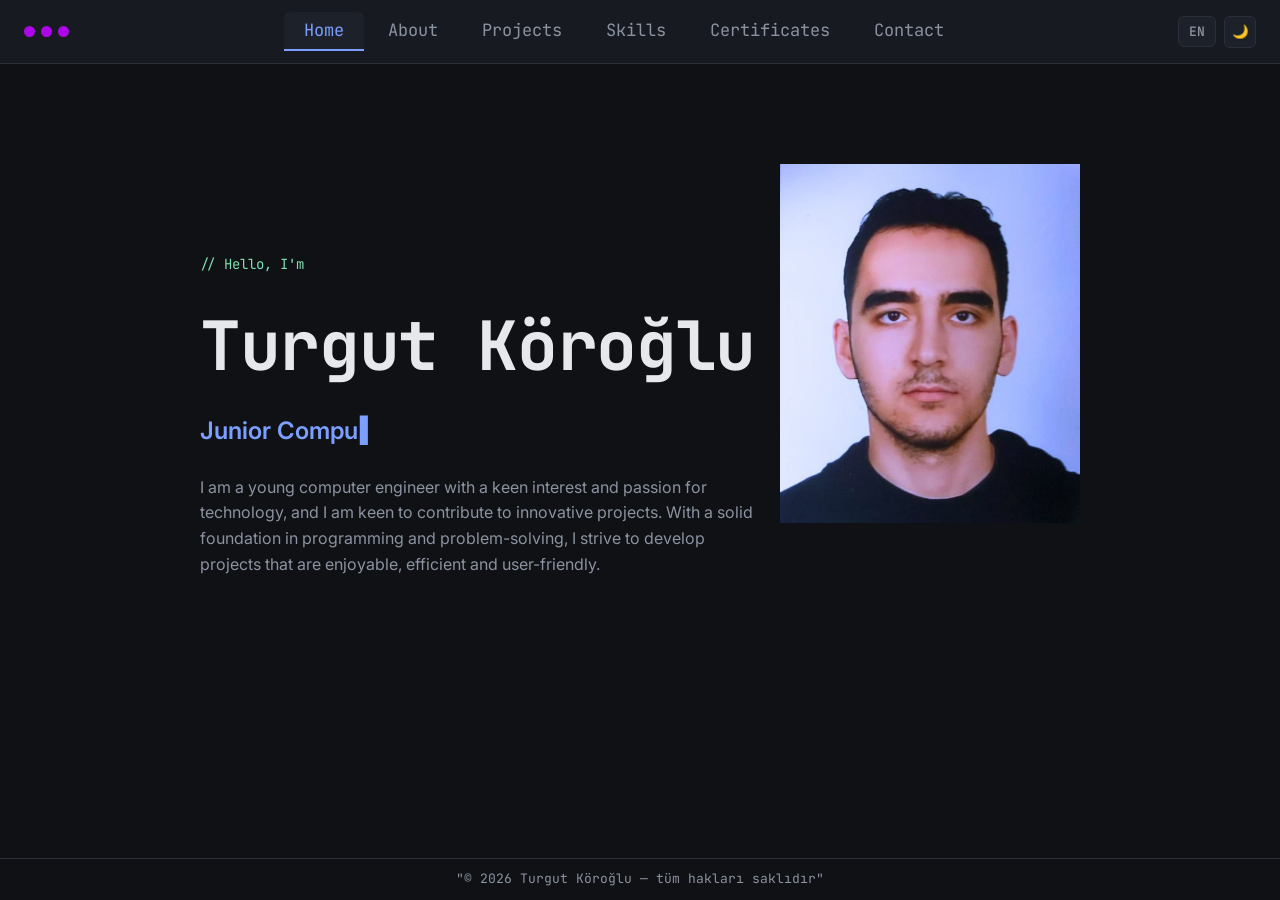
==== pages/index.html @ d132612b "7 temmuz theme ve diller eklendi ve birkaç düzenleme yapıldı" ====
<!DOCTYPE html>
<html lang="tr">
<head>
  <meta charset="UTF-8">
  <meta name="viewport" content="width=device-width, initial-scale=1.0">
  <title>Turgut Köroğlu — Junior Computer Engineer</title>
  <meta name="description" content="Turgut Köroğlu'nun kişisel portfolyo sitesi. Kişisel projeleri, yetenekler ve iletişim.">
  <link rel="preconnect" href="https://fonts.googleapis.com">
  <link href="https://fonts.googleapis.com/css2?family=JetBrains+Mono:wght@400;500;600;700&family=Inter:wght@400;500;600;700;800&display=swap" rel="stylesheet">
  <link rel="stylesheet" href="/style.css">
</head>
<body>

  <!-- Üst bar: sekme (tab) görünümlü navigasyon -->
  <header class="tabbar">
    <div class="tabbar__dots">
      <span></span><span></span><span></span>
    </div>
    <nav class="tabnav" aria-label="main navigation">
      <a href="#hero" class="tab tab--active">Home</a>
      <a href="/pages/about.html" class="tab">About</a>
      <a href="/pages/projects.html" class="tab">Projects</a>
      <a href="/pages/skills.html" class="tab">Skills</a>
      <a href="/pages/certificates.html" class="tab">Certificates</a>
      <a href="/pages/contact.html" class="tab">Contact</a>
    </nav>

    <div class="controls">
      <button id="langToggle" type="button" aria-label="Dili değiştir">EN</button>
      <button id="themeToggle" type="button" aria-label="Temayı değiştir">
        <svg class="icon icon--moon" viewBox="0 0 24 24" fill="currentColor">
          <path d="M21 12.79A9 9 0 1 1 11.21 3 7 7 0 0 0 21 12.79Z"/>
        </svg>
        <svg class="icon icon--sun" viewBox="0 0 24 24" fill="none" stroke="currentColor" stroke-width="2">
          <circle cx="12" cy="12" r="4"/>
          <path d="M12 2v2M12 20v2M4.93 4.93l1.41 1.41M17.66 17.66l1.41 1.41M2 12h2M20 12h2M4.93 19.07l1.41-1.41M17.66 6.34l1.41-1.41"/>
        </svg>
      </button>
    </div>
    
    <button class="menu-toggle" id="menuToggle" aria-label="Menüyü aç/kapat" aria-expanded="false">
      <span></span><span></span><span></span>
    </button>
  </header>

  <main>
    <section id="hero" class="section hero">
      <div class="section__content hero__content">
        <p class="eyebrow" id="type1">// Hello, I'm</p>
        <h1 class="hero__name" id="type2">Turgut Köroğlu</h1>
        <p class="hero__role"><span class="type-cursor" id="typeTarget">Junior Computer Engineer</span></p>
        <p class="hero__pitch">
          I am a young computer engineer with a keen interest and passion for technology, and I am keen to contribute to innovative projects. With a solid foundation in programming and problem-solving, I strive to develop projects that are enjoyable, efficient and user-friendly.
        </p>
      </div>
      <div id="image">
        <img src="/assets/Vesikalık_kırpılmış.jpg">
      </div>
    </section>
  </main>

  <footer class="footer">
    <p>"© <span id="year"></span> Turgut Köroğlu — tüm hakları saklıdır"</p>
  </footer>

  <script src="/script.js"></script>
</body>
</html>
---- style.css ----
/* ===========================================================
   TOKENS
   =========================================================== */
:root,
[data-theme="dark"] {
  --bg: #0F1115;
  --surface: #171A21;
  --surface-2: #1D2129;
  --border: #2A2F3A;
  --text: #E6E8EB;
  --text-dim: #8B92A0;
  --accent: #7C9EFF;   /* "keyword" mavi */
  --accent-2: #F2C879; /* "string" amber */
  --accent-3: #7EE0B0; /* "comment/success" yeşil, çok az kullanılır */

  --font-mono: 'JetBrains Mono', monospace;
  --font-sans: 'Inter', sans-serif;

  --max-width: 880px;
  --radius: 10px;
}

[data-theme="light"] {
  --bg: #F7F8FA;
  --surface: #FFFFFF;
  --surface-2: #EFF1F4;
  --border: #DCE0E6;
  --text: #14161A;
  --text-dim: #5B6270;
}

/* ===========================================================
   RESET
   =========================================================== */
* { box-sizing: border-box; margin: 0; padding: 0; }

html { 
  scroll-behavior: smooth;
}

body {
  background: var(--bg);
  color: var(--text);
  font-family: var(--font-sans);
  line-height: 1.6;
  -webkit-font-smoothing: antialiased;
  min-height: 100vh;        
  display: flex;            
  flex-direction: column;
}

#image {
  width: 300px;
  height: 300px;
  position: absolute;
  right: 200px;
  top: 100px;
  z-index: 50;
}

.page {
  height: 100vh;
  overflow-y: auto;
  display: flex;
  flex-direction: column;
}

main {
  flex: 1;
  display: flex;
  flex-direction: column;
}

a { color: inherit; text-decoration: none; }
ul { list-style: none; }
img { max-width: 100%; display: block; }

:focus-visible {
  outline: 2px solid var(--accent);
  outline-offset: 3px;
}

/* ===========================================================
   TAB BAR (signature nav — dosya sekmeleri gibi)
   =========================================================== */
.tabbar {
  position: sticky;
  top: 0;
  z-index: 100;
  display: flex;
  align-items: center;
  gap: 20px;
  background: var(--surface);
  border-bottom: 1px solid var(--border);
  padding: 12px 24px;
}

.tabbar__dots {
  display: flex;
  gap: 6px;
  flex-shrink: 0;
}
.tabbar__dots span {
  width: 11px;
  height: 11px;
  border-radius: 50%;
  background: var(--border);
}
.tabbar__dots span:nth-child(1) { background: #ad07e9; }
.tabbar__dots span:nth-child(2) { background: #ad07e9; }
.tabbar__dots span:nth-child(3) { background: #ad07e9; }

.tabnav {
  display: flex;
  gap: 4px;
  overflow-x: auto;
  scrollbar-width: none;
  flex: 1;
  justify-content: center;
}

.tabnav::-webkit-scrollbar { display: none; }

.tab {
  font-family: var(--font-mono);
  font-size: 17px;
  color: var(--text-dim);
  padding: 5px 20px;
  border-radius: 6px 6px 0 0;
  white-space: nowrap;
  border-bottom: 2px solid transparent;
  transition: color 0.15s ease, background 0.15s ease;
}

.tab:hover { color: var(--text); background: var(--surface-2); }

.tab--active, .tab.is-active {
  color: var(--accent);
  border-bottom-color: var(--accent);
  background: var(--surface-2);
}

.menu-toggle {
  display: none;
  flex-direction: column;
  gap: 4px;
  background: none;
  border: none;
  cursor: pointer;
  margin-left: auto;
  padding: 6px;
}
.menu-toggle span {
  width: 22px;
  height: 2px;
  background: var(--text);
}

/* ===========================================================
   LAYOUT / SECTIONS
   =========================================================== */
.section {
  position: relative;
  display: flex;
  border-bottom: 1px solid var(--border);
  padding: 96px 24px;
}

.skills .section__content, .contact .section__content {
  text-align: center;
  justify-content: center;
}

.skills__list, .contact__links {
  justify-content: center;
  justify-items: center;
} 

.gutter {
  display: flex;
  flex-direction: column;
  gap: 1.6em;
  font-family: var(--font-mono);
  font-size: 13px;
  color: #3A4050;
  padding-right: 20px;
  min-width: 32px;
  text-align: right;
  user-select: none;
  flex-shrink: 0;
}

.section__content {
  max-width: var(--max-width);
  margin: 0 auto;
  width: 100%;
}

.section__label {
  font-family: var(--font-mono);
  font-size: 13px;
  color: var(--accent-2);
  margin-bottom: 8px;
}

.section__title {
  font-family: var(--font-mono);
  font-size: clamp(28px, 4vw, 38px);
  font-weight: 600;
  margin-bottom: 32px;
  color: var(--text);
}

/* ===========================================================
   HERO
   =========================================================== */
.hero { 
  min-height: fit-content;
  align-items: center; 
  padding-top: 40px; 
  flex:1;
}

.eyebrow {
  font-family: var(--font-mono);
  font-size: 14px;
  color: var(--accent-3);
  margin-bottom: 16px;
}

.hero__name {
  font-family: var(--font-mono);
  font-size: clamp(40px, 7vw, 68px);
  font-weight: 700;
  letter-spacing: -0.02em;
  margin-bottom: 12px;
}

.hero__role {
  font-size: clamp(18px, 2.4vw, 24px);
  color: var(--accent);
  font-weight: 600;
  margin-bottom: 24px;
}

.type-cursor::after {
  content: "▍";
  display: inline-block;
  margin-left: 2px;
  color: var(--accent);
  animation: blink 1s step-end infinite;
}
@keyframes blink { 50% { opacity: 0; } }

.hero__pitch {
  max-width: 560px;
  color: var(--text-dim);
  font-size: 16px;
  margin-bottom: 36px;
}

.hero__actions { display: flex; gap: 14px; flex-wrap: wrap; }

.btn {
  display: inline-flex;
  align-items: center;
  gap: 8px;
  padding: 12px 22px;
  border-radius: var(--radius);
  font-weight: 600;
  font-size: 14px;
  transition: transform 0.15s ease, background 0.15s ease, border-color 0.15s ease;
  border: 1px solid transparent;
}
.btn:hover { transform: translateY(-2px); }

.btn--primary { background: var(--accent); color: #10131A; }
.btn--primary:hover { background: #9BB4FF; }

.btn--ghost { border-color: var(--border); color: var(--text); }
.btn--ghost:hover { border-color: var(--accent); color: var(--accent); }

/* ===========================================================
   ABOUT
   =========================================================== */
.about__grid {
  display: grid;
  grid-template-columns: 1.4fr 1fr;
  gap: 48px;
}

.about { 
  flex:1;
}

.about__text { color: var(--text-dim); font-size: 16px; }

.about__facts {
  display: flex;
  flex-direction: column;
  gap: 14px;
  font-family: var(--font-mono);
  font-size: 14px;
  border-left: 2px solid var(--border);
  padding-left: 20px;
}
.about__facts li span {
  display: block;
  color: var(--accent-2);
  font-size: 12px;
  margin-bottom: 2px;
}

/* ===========================================================
   PROJECTS
   =========================================================== */
.projects__grid {
  display: grid;
  grid-template-columns: repeat(auto-fit, minmax(240px, 1fr));
  gap: 20px;
}

.projects { 
  flex:1;
}

.card {
  background: var(--surface);
  border: 1px solid var(--border);
  border-radius: var(--radius);
  padding: 20px;
  transition: border-color 0.15s ease, transform 0.15s ease;
}
.card:hover { border-color: var(--accent); transform: translateY(-3px); }

.card__file {
  font-family: var(--font-mono);
  font-size: 12px;
  color: var(--text-dim);
  margin-bottom: 12px;
}

.card__title { font-size: 18px; font-weight: 700; margin-bottom: 8px; }
.card__desc { color: var(--text-dim); font-size: 14px; margin-bottom: 16px; }

.card__tags { display: flex; gap: 8px; flex-wrap: wrap; margin-bottom: 16px; }
.card__tags span {
  font-family: var(--font-mono);
  font-size: 11px;
  background: var(--surface-2);
  border: 1px solid var(--border);
  padding: 3px 8px;
  border-radius: 5px;
  color: var(--accent-3);
}

.card__links { display: flex; gap: 16px; }
.card__links a { font-size: 13px; font-weight: 600; color: var(--accent); }
.card__links a:hover { text-decoration: underline; }

/* ===========================================================
   SKILLS
   =========================================================== */
.skills__list { 
  display: flex; 
  gap: 12px; 
  flex-wrap: wrap; 
}

.skills { 
  flex:1;
}
.pill {
  font-family: var(--font-mono);
  font-size: 14px;
  padding: 10px 18px;
  border-radius: 999px;
  border: 1px solid var(--border);
  background: var(--surface);
  color: var(--text);
}

/* ===========================================================
   CONTACT
   =========================================================== */
.contact__text { 
  color: var(--text-dim); 
  margin-bottom: 28px; 
  max-width: 100%; 
  align-items: center; 
  font-size: 16px;
}

.contact__links { 
  display: flex; 
  gap: 14px; 
  flex-wrap: wrap; 
}

.contact { 
  flex:1;
}

.no_scrollbar::-webkit-scrollbar {
  display: none;
}
/* ===========================================================
   FOOTER
   =========================================================== */
.footer {
  padding: 10px 24px;
  text-align: center;
  font-family: var(--font-mono);
  font-size: 13px;
  color: var(--text-dim);
}
.footer .prompt { 
  color: var(--accent-3); 
  margin-right: 8px; 
}

/* ===========================================================
   RESPONSIVE
   =========================================================== */
@media (max-width: 720px) {
  .about__grid { 
    grid-template-columns: 1fr; 
  }

  .tabnav {
    position: absolute;
    top: 100%;
    left: 0;
    right: 0;
    flex-direction: column;
    background: var(--surface);
    border-bottom: 1px solid var(--border);
    display: none;
  }
  .tabnav.is-open { display: flex; }
  .tab { border-radius: 0; 
    padding: 14px 20px; 
    border-bottom: 1px solid var(--border); 
  }

  .menu-toggle { display: flex; }

  .gutter { display: none; }
  .section { padding: 64px 20px; }
}

.cert__grid {
  display: flex;
  flex-wrap: wrap;
  justify-content: center;
  gap: 20px;
}

.cert-card {
  flex: 1 1 280px;
  max-width: 280px;
  display: flex;
  flex-direction: column;
  background: var(--surface);
  border: 1px solid var(--border);
  border-radius: var(--radius);
  padding: 20px;
  transition: border-color 0.15s ease;
}

.cert-card:hover { border-color: var(--accent); }

.cert-card__file {
  font-family: var(--font-mono);
  font-size: 12px;
  color: var(--text-dim);
  margin-bottom: 10px;
}

.cert-card__title {
  font-size: 17px;
  font-weight: 700;
  margin-bottom: 4px;
  height: 46px;
  display: flex;
  align-items: center;
  overflow: hidden;
}

.cert-card__issuer { font-size: 13px; color: var(--text-dim); margin-bottom: 14px; }

.cert-card__preview {
  width: 100%;
  height: 320px;
  border-radius: 6px;
  overflow: hidden;
  border: 1px solid var(--border);
  background: #fff;
  margin-bottom: 14px;
}
.cert-card__preview embed {
  width: 100%;
  height: 100%;
  display: block;
}

.cert-card__link {
  margin-top: auto;
  font-size: 13px;
  font-weight: 600;
  color: var(--accent);
} 
.cert-card__link:hover { text-decoration: underline; }

.btn__icon {
  width: 18px;
  height: 18px;
  flex-shrink: 0;
}

/* ===========================================================
   AÇIK/KOYU TEMA DEĞİŞKENLERİ
   =========================================================== */
:root,
[data-theme="dark"] {
  --bg: #0F1115;
  --surface: #171A21;
  --surface-2: #1D2129;
  --border: #2A2F3A;
  --text: #E6E8EB;
  --text-dim: #8B92A0;
}

[data-theme="light"] {
  --bg: #F7F8FA;
  --surface: #FFFFFF;
  --surface-2: #EFF1F4;
  --border: #DCE0E6;
  --text: #14161A;
  --text-dim: #5B6270;
}

/* Renk değişimi ani olmasın, yumuşak geçsin */
body {
  transition: background 0.2s ease, color 0.2s ease;
}

/* ===========================================================
   DİL / TEMA BUTONLARI (.controls)
   =========================================================== */
.controls {
  display: flex;
  align-items: center;
  gap: 8px;
}

#langToggle {
  font-family: var(--font-mono);
  font-size: 13px;
  font-weight: 600;
  color: var(--text-dim);
  background: var(--surface-2);
  border: 1px solid var(--border);
  border-radius: 6px;
  padding: 6px 10px;
  cursor: pointer;
  transition: color 0.15s ease, border-color 0.15s ease;
}
#langToggle:hover { color: var(--accent); border-color: var(--accent); }

#themeToggle {
  display: flex;
  align-items: center;
  justify-content: center;
  width: 32px;
  height: 32px;
  background: var(--surface-2);
  border: 1px solid var(--border);
  border-radius: 6px;
  cursor: pointer;
  color: var(--text-dim);
  transition: color 0.15s ease, border-color 0.15s ease;
}
#themeToggle:hover { color: var(--accent); border-color: var(--accent); }

.icon { width: 16px; height: 16px; }

/* Varsayılan: koyu temadayken ay ikonu görünsün, güneş gizli kalsın */
.icon--sun { display: none; }
[data-theme="light"] .icon--moon { display: none; }
[data-theme="light"] .icon--sun { display: block; }
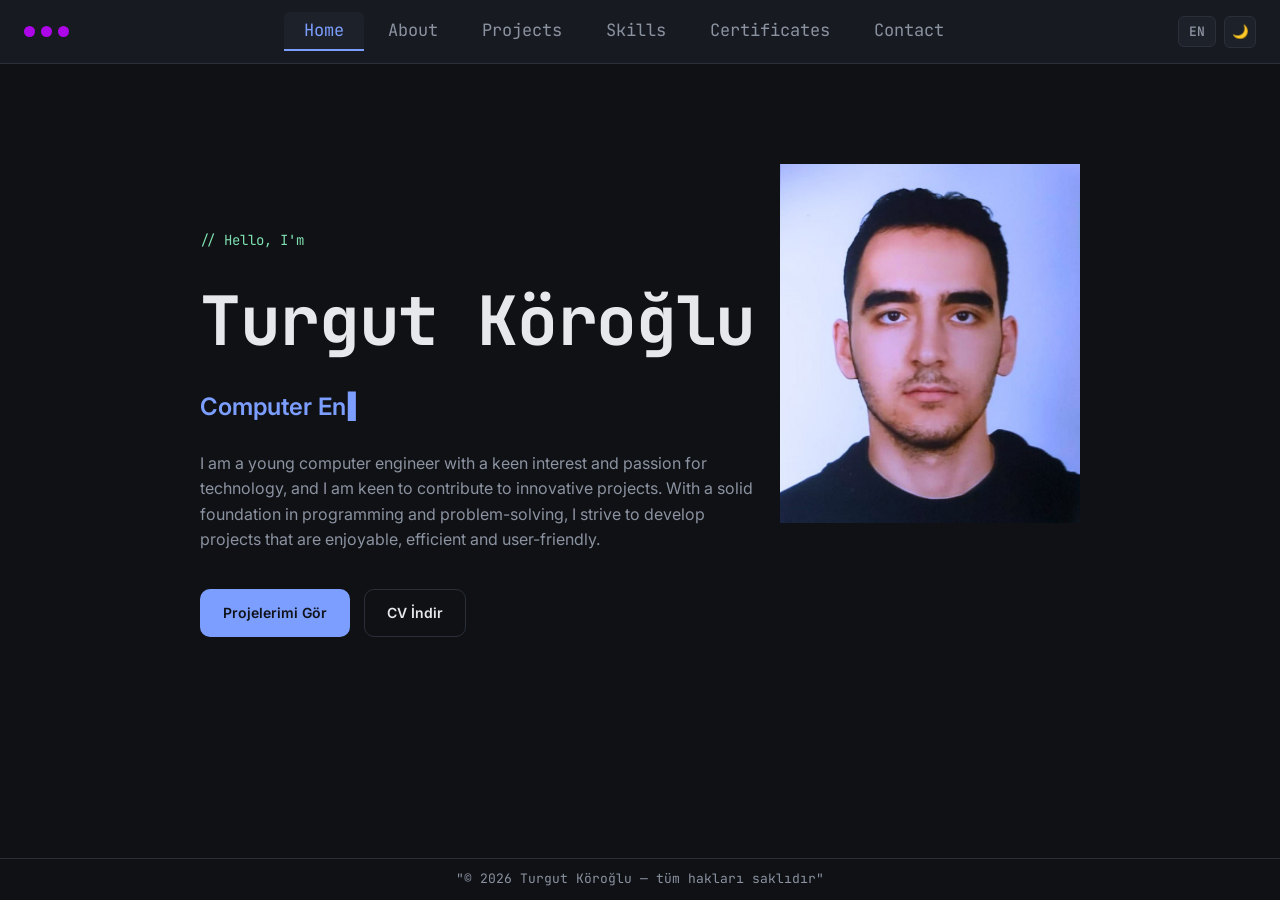
==== commit 4dbc252b: "..." ====
--- a/pages/index.html
+++ b/pages/index.html
@@ -8,6 +8,7 @@
   <link rel="preconnect" href="https://fonts.googleapis.com">
   <link href="https://fonts.googleapis.com/css2?family=JetBrains+Mono:wght@400;500;600;700&family=Inter:wght@400;500;600;700;800&display=swap" rel="stylesheet">
   <link rel="stylesheet" href="/style.css">
+  <link rel="icon" href="/pictures/gojo.jpeg" type="image/jpeg">
 </head>
 <body>
 
@@ -37,7 +38,7 @@
         </svg>
       </button>
     </div>
-    
+
     <button class="menu-toggle" id="menuToggle" aria-label="Menüyü aç/kapat" aria-expanded="false">
       <span></span><span></span><span></span>
     </button>
@@ -48,13 +49,19 @@
       <div class="section__content hero__content">
         <p class="eyebrow" id="type1">// Hello, I'm</p>
         <h1 class="hero__name" id="type2">Turgut Köroğlu</h1>
-        <p class="hero__role"><span class="type-cursor" id="typeTarget">Junior Computer Engineer</span></p>
+        <p class="hero__role"><span class="type-cursor" id="typeTarget">Computer Engineer</span></p>
         <p class="hero__pitch">
-          I am a young computer engineer with a keen interest and passion for technology, and I am keen to contribute to innovative projects. With a solid foundation in programming and problem-solving, I strive to develop projects that are enjoyable, efficient and user-friendly.
+          I am a young computer engineer with a keen interest and passion for technology, and I am keen to contribute to 
+          innovative projects. With a solid foundation in programming and problem-solving, I strive to develop projects 
+          that are enjoyable, efficient and user-friendly.
         </p>
+        <div class="hero__actions">
+          <a href="/pages/projects.html" class="btn btn--primary">Projelerimi Gör</a>
+          <a href="/assets/CV.pdf" class="btn btn--ghost" download>CV İndir</a>
+        </div>
       </div>
       <div id="image">
-        <img src="/assets/Vesikalık_kırpılmış.jpg">
+        <img src="/pictures/resim.jpg" alt="Turgut Köroğlu" >
       </div>
     </section>
   </main>
--- a/style.css
+++ b/style.css
@@ -47,6 +47,7 @@
   min-height: 100vh;        
   display: flex;            
   flex-direction: column;
+  animation: fadeInPage 0.8s ease-in-out;
 }
 
 #image {
@@ -443,10 +444,20 @@
     border-bottom: 1px solid var(--border); 
   }
 
+  #image { 
+    width: 200px; 
+    height: 200px; 
+    right: 20px; 
+    top: 20px; 
+  }
+
   .menu-toggle { display: flex; }
 
   .gutter { display: none; }
   .section { padding: 64px 20px; }
+}
+.certificates { 
+  flex:1;
 }
 
 .cert__grid {
@@ -588,4 +599,16 @@
 /* Varsayılan: koyu temadayken ay ikonu görünsün, güneş gizli kalsın */
 .icon--sun { display: none; }
 [data-theme="light"] .icon--moon { display: none; }
-[data-theme="light"] .icon--sun { display: block; }+[data-theme="light"] .icon--sun { display: block; }
+
+
+/* @keyframes fadeInPage {
+  from {
+    opacity: 0;
+    transform: translateY(10px);
+  }
+  to {
+    opacity: 1;
+    transform: translateY(0);
+  }
+} */
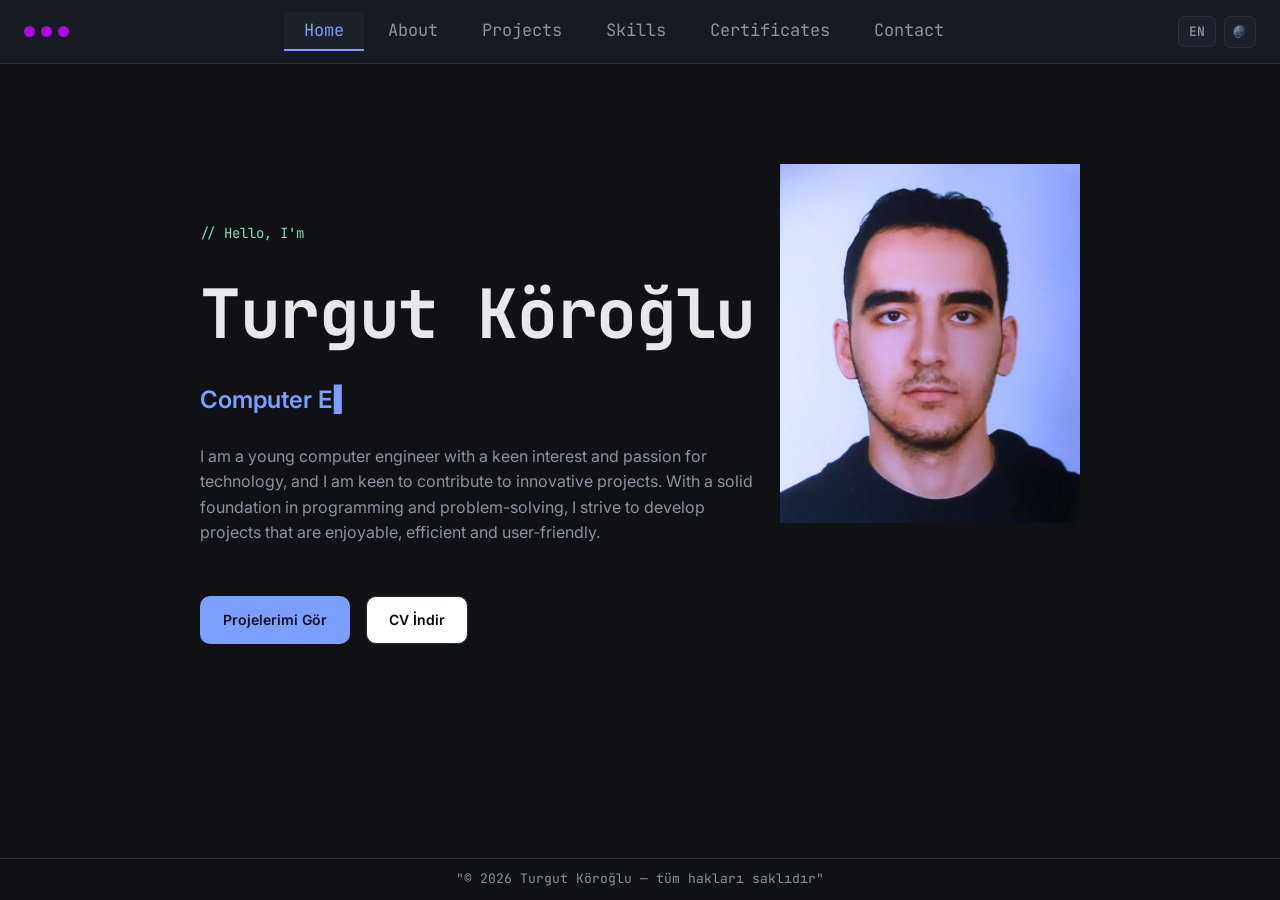
==== commit 4abdafa9: "dil kaldı" ====
--- a/pages/index.html
+++ b/pages/index.html
@@ -8,7 +8,7 @@
   <link rel="preconnect" href="https://fonts.googleapis.com">
   <link href="https://fonts.googleapis.com/css2?family=JetBrains+Mono:wght@400;500;600;700&family=Inter:wght@400;500;600;700;800&display=swap" rel="stylesheet">
   <link rel="stylesheet" href="/style.css">
-  <link rel="icon" href="/pictures/gojo.jpeg" type="image/jpeg">
+  <link rel="icon" href="/pictures/tk.png" type="image/png">
 </head>
 <body>
 
@@ -29,13 +29,8 @@
     <div class="controls">
       <button id="langToggle" type="button" aria-label="Dili değiştir">EN</button>
       <button id="themeToggle" type="button" aria-label="Temayı değiştir">
-        <svg class="icon icon--moon" viewBox="0 0 24 24" fill="currentColor">
-          <path d="M21 12.79A9 9 0 1 1 11.21 3 7 7 0 0 0 21 12.79Z"/>
-        </svg>
-        <svg class="icon icon--sun" viewBox="0 0 24 24" fill="none" stroke="currentColor" stroke-width="2">
-          <circle cx="12" cy="12" r="4"/>
-          <path d="M12 2v2M12 20v2M4.93 4.93l1.41 1.41M17.66 17.66l1.41 1.41M2 12h2M20 12h2M4.93 19.07l1.41-1.41M17.66 6.34l1.41-1.41"/>
-        </svg>
+        <img src="/pictures/moon.png" class="icon icon--moon" alt="Moon Icon">
+        <img src="/pictures/sun.png" class="icon icon--sun" alt="Sun Icon">
       </button>
     </div>
 
--- a/style.css
+++ b/style.css
@@ -8,6 +8,7 @@
   --surface-2: #1D2129;
   --border: #2A2F3A;
   --text: #E6E8EB;
+  --btn-text: #070707;
   --text-dim: #8B92A0;
   --accent: #7C9EFF;   /* "keyword" mavi */
   --accent-2: #F2C879; /* "string" amber */
@@ -260,7 +261,7 @@
   margin-bottom: 36px;
 }
 
-.hero__actions { display: flex; gap: 14px; flex-wrap: wrap; }
+.hero__actions { display: flex; gap: 16px; flex-wrap: wrap; margin-top: 50px; }
 
 .btn {
   display: inline-flex;
@@ -278,7 +279,7 @@
 .btn--primary { background: var(--accent); color: #10131A; }
 .btn--primary:hover { background: #9BB4FF; }
 
-.btn--ghost { border-color: var(--border); color: var(--text); }
+.btn--ghost { border-color: var(--border); color: var(--btn-text); background: rgb(255, 255, 255); }
 .btn--ghost:hover { border-color: var(--accent); color: var(--accent); }
 
 /* ===========================================================
@@ -317,7 +318,7 @@
    =========================================================== */
 .projects__grid {
   display: grid;
-  grid-template-columns: repeat(auto-fit, minmax(240px, 1fr));
+  grid-template-columns: repeat(auto-fit, minmax(720px, 1fr));
   gap: 20px;
 }
 
@@ -611,4 +612,8 @@
     opacity: 1;
     transform: translateY(0);
   }
-} */+} */
+
+#langs {
+  margin-top: 50px;
+}
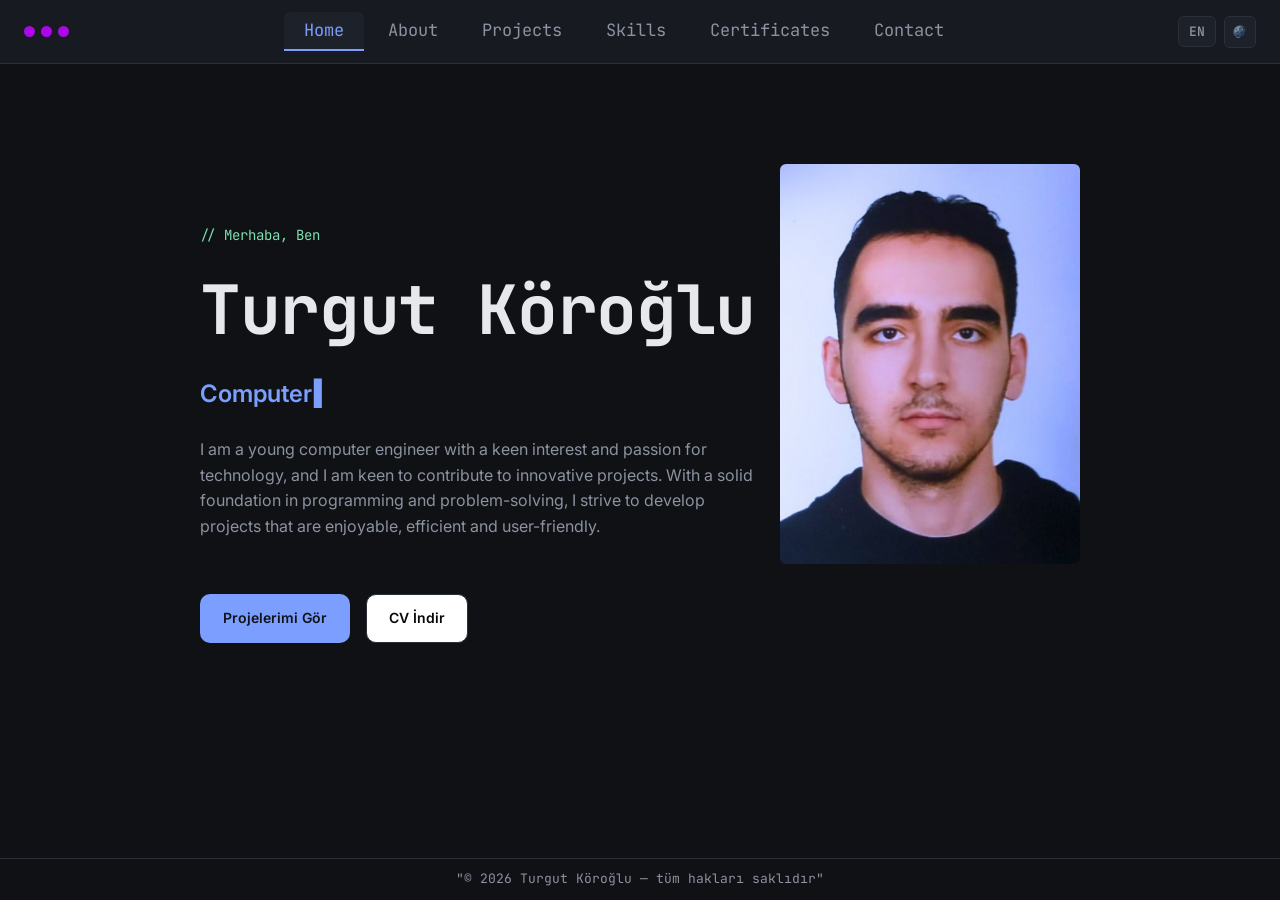
==== commit da2e495f: "fixing" ====
--- a/pages/index.html
+++ b/pages/index.html
@@ -3,7 +3,7 @@
 <head>
   <meta charset="UTF-8">
   <meta name="viewport" content="width=device-width, initial-scale=1.0">
-  <title>Turgut Köroğlu — Junior Computer Engineer</title>
+  <title>Turgut Köroğlu — Computer Engineer</title>
   <meta name="description" content="Turgut Köroğlu'nun kişisel portfolyo sitesi. Kişisel projeleri, yetenekler ve iletişim.">
   <link rel="preconnect" href="https://fonts.googleapis.com">
   <link href="https://fonts.googleapis.com/css2?family=JetBrains+Mono:wght@400;500;600;700&family=Inter:wght@400;500;600;700;800&display=swap" rel="stylesheet">
@@ -42,8 +42,9 @@
   <main>
     <section id="hero" class="section hero">
       <div class="section__content hero__content">
-        <p class="eyebrow" id="type1">// Hello, I'm</p>
-        <h1 class="hero__name" id="type2">Turgut Köroğlu</h1>
+        <p class="eyebrow">// Merhaba, Ben</p>
+        <h1 class="hero__name">Turgut Köroğlu</h1>
+        <img id="image" src="/pictures/resim.jpg" alt="Turgut Köroğlu" >
         <p class="hero__role"><span class="type-cursor" id="typeTarget">Computer Engineer</span></p>
         <p class="hero__pitch">
           I am a young computer engineer with a keen interest and passion for technology, and I am keen to contribute to 
@@ -55,9 +56,6 @@
           <a href="/assets/CV.pdf" class="btn btn--ghost" download>CV İndir</a>
         </div>
       </div>
-      <div id="image">
-        <img src="/pictures/resim.jpg" alt="Turgut Köroğlu" >
-      </div>
     </section>
   </main>
 
--- a/style.css
+++ b/style.css
@@ -48,7 +48,7 @@
   min-height: 100vh;        
   display: flex;            
   flex-direction: column;
-  animation: fadeInPage 0.8s ease-in-out;
+  /* animation: fadeInPage 0.8s ease-in-out; */
 }
 
 #image {
@@ -57,7 +57,6 @@
   position: absolute;
   right: 200px;
   top: 100px;
-  z-index: 50;
 }
 
 .page {
@@ -223,11 +222,20 @@
   flex:1;
 }
 
+#image {
+  grid-area: image;
+  justify-self: center;
+  width: 300px;
+  height: 400px;
+  border-radius: 6px;
+  object-fit: cover;
+}
+
 .eyebrow {
   font-family: var(--font-mono);
   font-size: 14px;
   color: var(--accent-3);
-  margin-bottom: 16px;
+  margin-bottom: 10px;
 }
 
 .hero__name {
@@ -235,7 +243,7 @@
   font-size: clamp(40px, 7vw, 68px);
   font-weight: 700;
   letter-spacing: -0.02em;
-  margin-bottom: 12px;
+  margin-bottom: 10px;
 }
 
 .hero__role {
@@ -261,7 +269,12 @@
   margin-bottom: 36px;
 }
 
-.hero__actions { display: flex; gap: 16px; flex-wrap: wrap; margin-top: 50px; }
+.hero__actions { 
+  display: flex; 
+  gap: 16px; 
+  flex-wrap: wrap; 
+  margin-top: 55px; 
+}
 
 .btn {
   display: inline-flex;
@@ -274,13 +287,29 @@
   transition: transform 0.15s ease, background 0.15s ease, border-color 0.15s ease;
   border: 1px solid transparent;
 }
-.btn:hover { transform: translateY(-2px); }
-
-.btn--primary { background: var(--accent); color: #10131A; }
-.btn--primary:hover { background: #9BB4FF; }
-
-.btn--ghost { border-color: var(--border); color: var(--btn-text); background: rgb(255, 255, 255); }
-.btn--ghost:hover { border-color: var(--accent); color: var(--accent); }
+
+.btn:hover { 
+  transform: translateY(-2px); 
+}
+
+.btn--primary { background: var(--accent); 
+  color: #10131A; 
+}
+
+.btn--primary:hover { 
+  background: #9BB4FF; 
+}
+
+.btn--ghost { 
+  border-color: var(--border); 
+  color: var(--btn-text); 
+  background: rgb(255, 255, 255); 
+}
+
+.btn--ghost:hover { 
+  border-color: var(--accent); 
+  color: var(--accent); 
+}
 
 /* ===========================================================
    ABOUT
@@ -295,7 +324,10 @@
   flex:1;
 }
 
-.about__text { color: var(--text-dim); font-size: 16px; }
+.about__text { 
+  color: var(--text-dim); 
+  font-size: 16px; 
+}
 
 .about__facts {
   display: flex;
@@ -306,6 +338,7 @@
   border-left: 2px solid var(--border);
   padding-left: 20px;
 }
+
 .about__facts li span {
   display: block;
   color: var(--accent-2);
@@ -427,6 +460,23 @@
 @media (max-width: 720px) {
   .about__grid { 
     grid-template-columns: 1fr; 
+  }
+
+    .hero__content {
+    grid-template-columns: 1fr 260px;
+    grid-template-areas:
+      "eyebrow  image"
+      "name     image"
+      "role     image"
+      "pitch    image"
+      "actions  image";
+    align-items: start;
+    gap: 24px 40px;
+  }
+  #image {
+    width: 100%;
+    height: 260px;
+    justify-self: stretch;
   }
 
   .tabnav {
@@ -445,13 +495,6 @@
     border-bottom: 1px solid var(--border); 
   }
 
-  #image { 
-    width: 200px; 
-    height: 200px; 
-    right: 20px; 
-    top: 20px; 
-  }
-
   .menu-toggle { display: flex; }
 
   .gutter { display: none; }
@@ -530,27 +573,6 @@
   flex-shrink: 0;
 }
 
-/* ===========================================================
-   AÇIK/KOYU TEMA DEĞİŞKENLERİ
-   =========================================================== */
-:root,
-[data-theme="dark"] {
-  --bg: #0F1115;
-  --surface: #171A21;
-  --surface-2: #1D2129;
-  --border: #2A2F3A;
-  --text: #E6E8EB;
-  --text-dim: #8B92A0;
-}
-
-[data-theme="light"] {
-  --bg: #F7F8FA;
-  --surface: #FFFFFF;
-  --surface-2: #EFF1F4;
-  --border: #DCE0E6;
-  --text: #14161A;
-  --text-dim: #5B6270;
-}
 
 /* Renk değişimi ani olmasın, yumuşak geçsin */
 body {
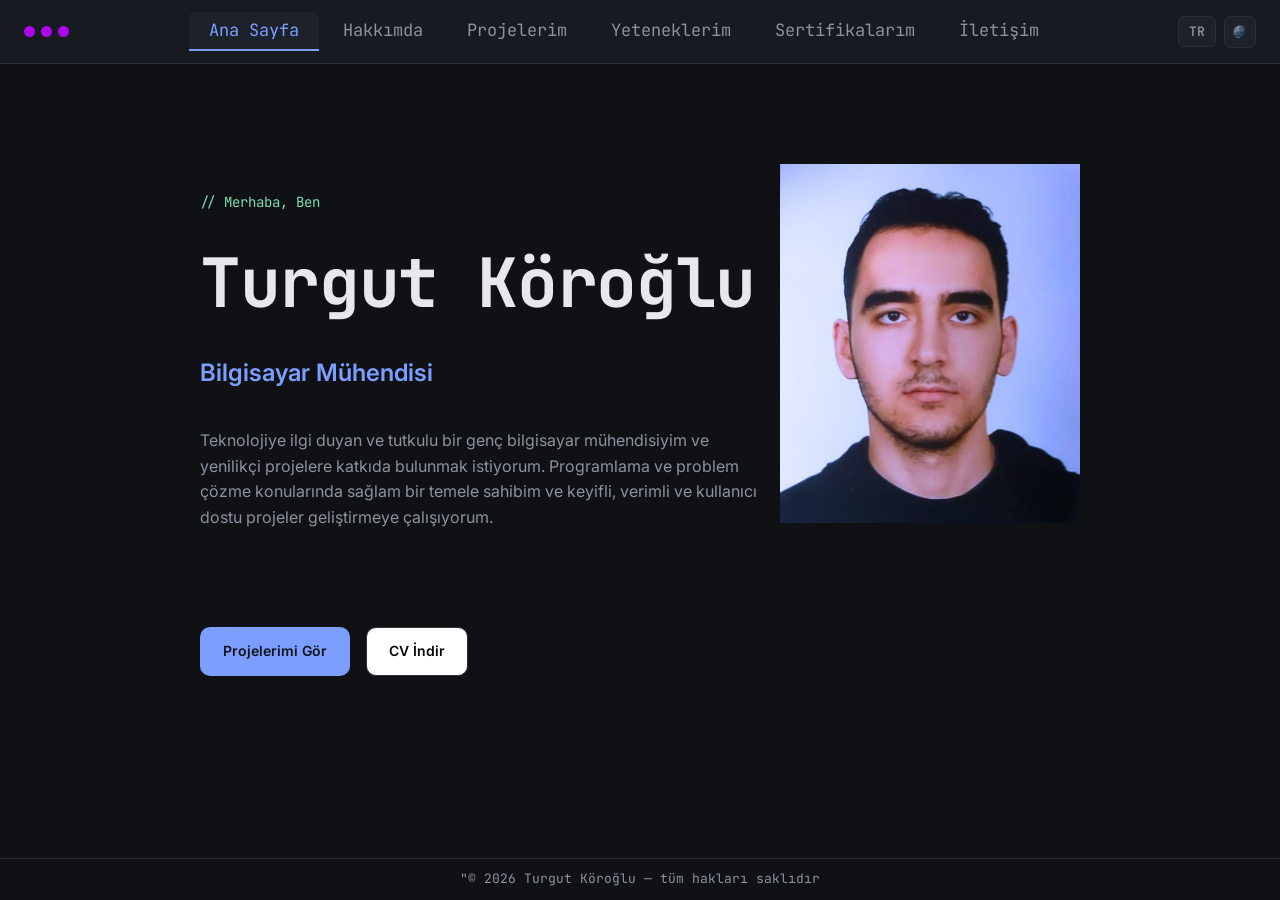
==== commit e93515e5: "11 temmuz saat 13.26 çoğu temel ve gerekli şey bitti, artık animasyon ekliyeceğim ve geri dönüş alac" ====
--- a/pages/index.html
+++ b/pages/index.html
@@ -3,14 +3,15 @@
 <head>
   <meta charset="UTF-8">
   <meta name="viewport" content="width=device-width, initial-scale=1.0">
-  <title>Turgut Köroğlu — Computer Engineer</title>
-  <meta name="description" content="Turgut Köroğlu'nun kişisel portfolyo sitesi. Kişisel projeleri, yetenekler ve iletişim.">
+  <title data-en="Turgut Köroğlu — Computer Engineer" data-tr="Turgut Köroğlu — Bilgisayar Mühendisi"></title>
+  <meta data-tr name="description" content="Turgut Köroğlu'nun kişisel portfolyo sitesi. Kişisel projeleri, yetenekler ve iletişim.">
+  <meta data-en name="description" content="Turgut Köroğlu's personal portfolio website. Personal projects, skills, and contact information.">
   <link rel="preconnect" href="https://fonts.googleapis.com">
   <link href="https://fonts.googleapis.com/css2?family=JetBrains+Mono:wght@400;500;600;700&family=Inter:wght@400;500;600;700;800&display=swap" rel="stylesheet">
   <link rel="stylesheet" href="/style.css">
   <link rel="icon" href="/pictures/tk.png" type="image/png">
 </head>
-<body>
+<body class="no_scrollbar">
 
   <!-- Üst bar: sekme (tab) görünümlü navigasyon -->
   <header class="tabbar">
@@ -18,17 +19,17 @@
       <span></span><span></span><span></span>
     </div>
     <nav class="tabnav" aria-label="main navigation">
-      <a href="#hero" class="tab tab--active">Home</a>
-      <a href="/pages/about.html" class="tab">About</a>
-      <a href="/pages/projects.html" class="tab">Projects</a>
-      <a href="/pages/skills.html" class="tab">Skills</a>
-      <a href="/pages/certificates.html" class="tab">Certificates</a>
-      <a href="/pages/contact.html" class="tab">Contact</a>
+      <a href="#hero" class="tab tab--active" data-tr="Ana Sayfa" data-en="Home"></a>
+      <a href="/pages/about.html" class="tab" data-tr="Hakkımda" data-en="About"></a>
+      <a href="/pages/projects.html" class="tab" data-tr="Projelerim" data-en="Projects"></a>
+      <a href="/pages/skills.html" class="tab" data-tr="Yeteneklerim" data-en="Skills"></a>
+      <a href="/pages/certificates.html" class="tab" data-tr="Sertifikalarım" data-en="Certificates"></a>
+      <a href="/pages/contact.html" class="tab" data-tr="İletişim" data-en="Contact"></a>
     </nav>
 
     <div class="controls">
-      <button id="langToggle" type="button" aria-label="Dili değiştir">EN</button>
-      <button id="themeToggle" type="button" aria-label="Temayı değiştir">
+      <button id="langToggle" type="button" aria-label="Change Language">EN</button>
+      <button id="themeToggle" type="button" aria-label="Change Theme">
         <img src="/pictures/moon.png" class="icon icon--moon" alt="Moon Icon">
         <img src="/pictures/sun.png" class="icon icon--sun" alt="Sun Icon">
       </button>
@@ -42,25 +43,29 @@
   <main>
     <section id="hero" class="section hero">
       <div class="section__content hero__content">
-        <p class="eyebrow">// Merhaba, Ben</p>
+        <p class="eyebrow" data-tr="// Merhaba, Ben" data-en="// Hello, I'm"></p>
         <h1 class="hero__name">Turgut Köroğlu</h1>
-        <img id="image" src="/pictures/resim.jpg" alt="Turgut Köroğlu" >
-        <p class="hero__role"><span class="type-cursor" id="typeTarget">Computer Engineer</span></p>
-        <p class="hero__pitch">
-          I am a young computer engineer with a keen interest and passion for technology, and I am keen to contribute to 
+        <p class="hero__role" data-tr="Bilgisayar Mühendisi" data-en="Computer Engineer"></p>
+        <p class="hero__pitch" 
+          data-tr="Teknolojiye ilgi duyan ve tutkulu bir genç bilgisayar mühendisiyim ve yenilikçi 
+          projelere katkıda bulunmak istiyorum. Programlama ve problem çözme konularında sağlam bir temele sahibim ve keyifli, 
+          verimli ve kullanıcı dostu projeler geliştirmeye çalışıyorum." data-en="I am a young computer engineer with a keen interest and passion for technology, and I am keen to contribute to 
           innovative projects. With a solid foundation in programming and problem-solving, I strive to develop projects 
-          that are enjoyable, efficient and user-friendly.
+          that are enjoyable, efficient and user-friendly." >
         </p>
         <div class="hero__actions">
-          <a href="/pages/projects.html" class="btn btn--primary">Projelerimi Gör</a>
-          <a href="/assets/CV.pdf" class="btn btn--ghost" download>CV İndir</a>
+          <a href="/pages/projects.html" class="btn btn--primary" data-tr="Projelerimi Gör" data-en="View My Projects"></a>
+          <a href="/assets/CV.pdf" class="btn btn--ghost" download data-tr="CV İndir" data-en="Download CV"></a>
+        </div>
+        <div id ="image">
+          <img src="/pictures/resim.jpg" alt="Turgut Köroğlu" >
         </div>
       </div>
     </section>
   </main>
 
   <footer class="footer">
-    <p>"© <span id="year"></span> Turgut Köroğlu — tüm hakları saklıdır"</p>
+    <p>"© <span id="year"></span> <span data-tr="Turgut Köroğlu — tüm hakları saklıdır" data-en="Turgut Köroğlu — all rights reserved"></span></p>
   </footer>
 
   <script src="/script.js"></script>
--- a/style.css
+++ b/style.css
@@ -22,12 +22,22 @@
 }
 
 [data-theme="light"] {
-  --bg: #F7F8FA;
+  --bg: #FAFBFC;
   --surface: #FFFFFF;
-  --surface-2: #EFF1F4;
-  --border: #DCE0E6;
-  --text: #14161A;
-  --text-dim: #5B6270;
+  --surface-2: #F1F3F6;
+  --border: #5b5b5c;
+  --text: #1A1D23;
+  --btn-text: #000000;
+  --text-dim: #3b3e42;
+  --accent: #42a29e;   /* "keyword" mavi — koyulaştırılmış */
+  --accent-2: #ff8000; /* "string" amber — koyulaştırılmış */
+  --accent-3: #06711a; /* "comment/success" yeşil — koyulaştırılmış */
+
+  --font-mono: 'JetBrains Mono', monospace;
+  --font-sans: 'Inter', sans-serif;
+
+  --max-width: 880px;
+  --radius: 10px;
 }
 
 /* ===========================================================
@@ -51,14 +61,6 @@
   /* animation: fadeInPage 0.8s ease-in-out; */
 }
 
-#image {
-  width: 300px;
-  height: 300px;
-  position: absolute;
-  right: 200px;
-  top: 100px;
-}
-
 .page {
   height: 100vh;
   overflow-y: auto;
@@ -222,13 +224,36 @@
   flex:1;
 }
 
+.hero__content {
+  display: grid;
+  grid-template-columns: 1fr;
+  grid-template-areas:
+    "eyebrow"
+    "name"
+    "role"
+    "image"
+    "pitch"
+    "actions";
+  gap: 6px;
+}
+
+.eyebrow        { grid-area: eyebrow; }
+.hero__name     { grid-area: name; }
+.hero__role     { grid-area: role; }
+.hero__pitch    { grid-area: pitch; }
+.hero__actions  { grid-area: actions; }
+
 #image {
   grid-area: image;
-  justify-self: center;
+  justify-self: right;
   width: 300px;
   height: 400px;
   border-radius: 6px;
   object-fit: cover;
+  flex: 1;
+  position: absolute;
+  right: 200px;
+  top: 100px;
 }
 
 .eyebrow {
@@ -366,7 +391,7 @@
   padding: 20px;
   transition: border-color 0.15s ease, transform 0.15s ease;
 }
-.card:hover { border-color: var(--accent); transform: translateY(-3px); }
+.card:hover { border-color: var(--accent); }
 
 .card__file {
   font-family: var(--font-mono);
@@ -430,6 +455,7 @@
   display: flex; 
   gap: 14px; 
   flex-wrap: wrap; 
+  margin-top: 40px;
 }
 
 .contact { 
@@ -460,23 +486,22 @@
 @media (max-width: 720px) {
   .about__grid { 
     grid-template-columns: 1fr; 
-  }
-
-    .hero__content {
-    grid-template-columns: 1fr 260px;
-    grid-template-areas:
-      "eyebrow  image"
-      "name     image"
-      "role     image"
-      "pitch    image"
-      "actions  image";
-    align-items: start;
-    gap: 24px 40px;
-  }
+  } 
+
+  .eyebrow { 
+    margin-top: -30px; 
+  }
+
+  .hero__actions { 
+    justify-content: center; 
+    margin-top: 20px;
+  }
+
   #image {
-    width: 100%;
-    height: 260px;
-    justify-self: stretch;
+    width: 200px;
+    height: 250px;
+    justify-self: center;
+    position: static;
   }
 
   .tabnav {
@@ -493,6 +518,12 @@
   .tab { border-radius: 0; 
     padding: 14px 20px; 
     border-bottom: 1px solid var(--border); 
+  }
+  
+  .projects__grid {
+  display: grid;
+  grid-template-columns: repeat(auto-fit, minmax(240px, 1fr));
+  gap: 20px;
   }
 
   .menu-toggle { display: flex; }
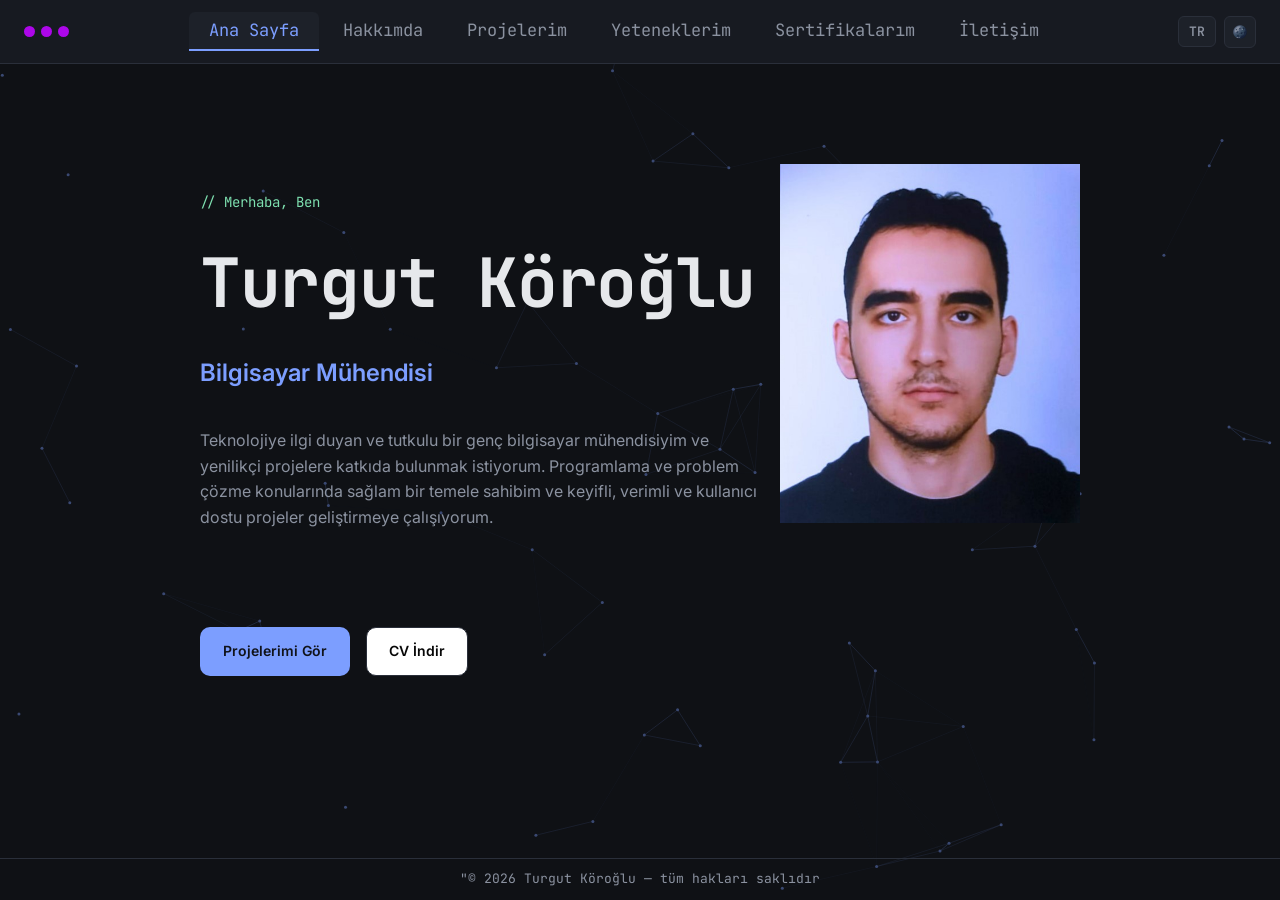
==== commit 2d50a538: "animasyon eklendi" ====
--- a/pages/index.html
+++ b/pages/index.html
@@ -12,6 +12,7 @@
   <link rel="icon" href="/pictures/tk.png" type="image/png">
 </head>
 <body class="no_scrollbar">
+  <canvas id="bgCanvas" aria-hidden="true"></canvas>
 
   <!-- Üst bar: sekme (tab) görünümlü navigasyon -->
   <header class="tabbar">
@@ -67,7 +68,6 @@
   <footer class="footer">
     <p>"© <span id="year"></span> <span data-tr="Turgut Köroğlu — tüm hakları saklıdır" data-en="Turgut Köroğlu — all rights reserved"></span></p>
   </footer>
-
   <script src="/script.js"></script>
 </body>
 </html>
--- a/style.css
+++ b/style.css
@@ -669,4 +669,12 @@
 
 #langs {
   margin-top: 50px;
+}
+
+#bgCanvas {
+  position: fixed;
+  inset: 0;
+  z-index: -1;
+  pointer-events: none;
+  opacity: 0.4;
 }
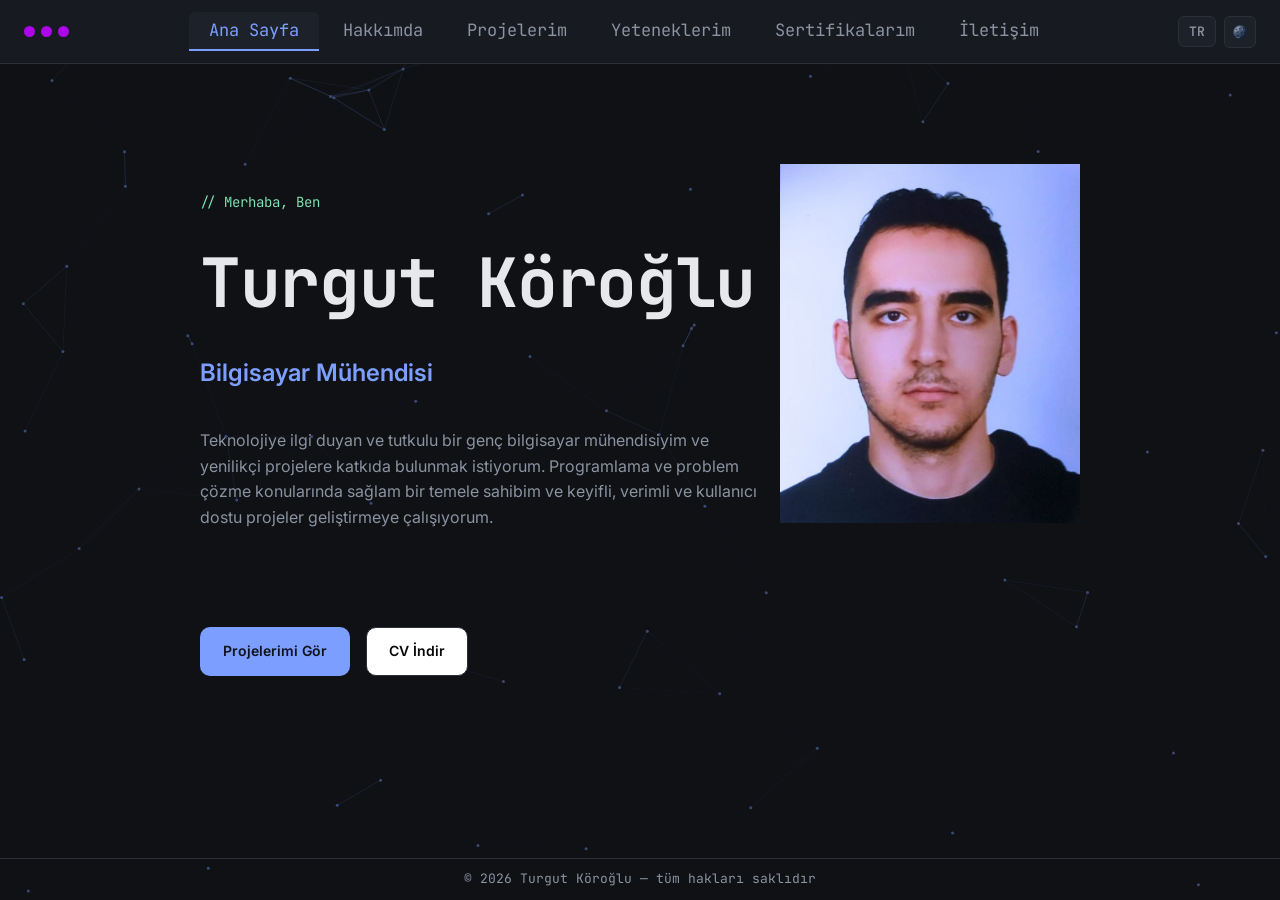
==== commit 0911ce1f: "hoca önerileri eklendi" ====
--- a/pages/index.html
+++ b/pages/index.html
@@ -50,9 +50,10 @@
         <p class="hero__pitch" 
           data-tr="Teknolojiye ilgi duyan ve tutkulu bir genç bilgisayar mühendisiyim ve yenilikçi 
           projelere katkıda bulunmak istiyorum. Programlama ve problem çözme konularında sağlam bir temele sahibim ve keyifli, 
-          verimli ve kullanıcı dostu projeler geliştirmeye çalışıyorum." data-en="I am a young computer engineer with a keen interest and passion for technology, and I am keen to contribute to 
-          innovative projects. With a solid foundation in programming and problem-solving, I strive to develop projects 
-          that are enjoyable, efficient and user-friendly." >
+          verimli ve kullanıcı dostu projeler geliştirmeye çalışıyorum." 
+          data-en="I am a young computer engineer with a keen interest and passion for technology, and I'm eager to 
+          contribute to innovative projects. With a solid foundation in programming and problem-solving, I strive to 
+          develop projects that are enjoyable, efficient, and user-friendly.">
         </p>
         <div class="hero__actions">
           <a href="/pages/projects.html" class="btn btn--primary" data-tr="Projelerimi Gör" data-en="View My Projects"></a>
@@ -66,7 +67,7 @@
   </main>
 
   <footer class="footer">
-    <p>"© <span id="year"></span> <span data-tr="Turgut Köroğlu — tüm hakları saklıdır" data-en="Turgut Köroğlu — all rights reserved"></span></p>
+    <p>© <span id="year"></span> <span data-tr="Turgut Köroğlu — tüm hakları saklıdır" data-en="Turgut Köroğlu — all rights reserved"></span></p>
   </footer>
   <script src="/script.js"></script>
 </body>
--- a/style.css
+++ b/style.css
@@ -677,4 +677,31 @@
   z-index: -1;
   pointer-events: none;
   opacity: 0.4;
+}
+
+.card__meta {
+  font-family: var(--font-mono);
+  font-size: 12px;
+  color: rgb(72, 127, 221);
+  margin-bottom: 12px;
+  padding-bottom: 12px;
+  border-bottom: 1px dashed var(--border);
+}
+.card__meta a {
+  color: var(--accent);
+  font-weight: 600;
+}
+.card__meta a:hover { text-decoration: underline; }
+
+.cert-card__fallback {
+  width: 100%;
+  height: 100%;
+  display: flex;
+  flex-direction: column;
+  align-items: center;
+  justify-content: center;
+  gap: 8px;
+  color: var(--text-dim);
+  font-size: 13px;
+  background: var(--surface-2);
 }
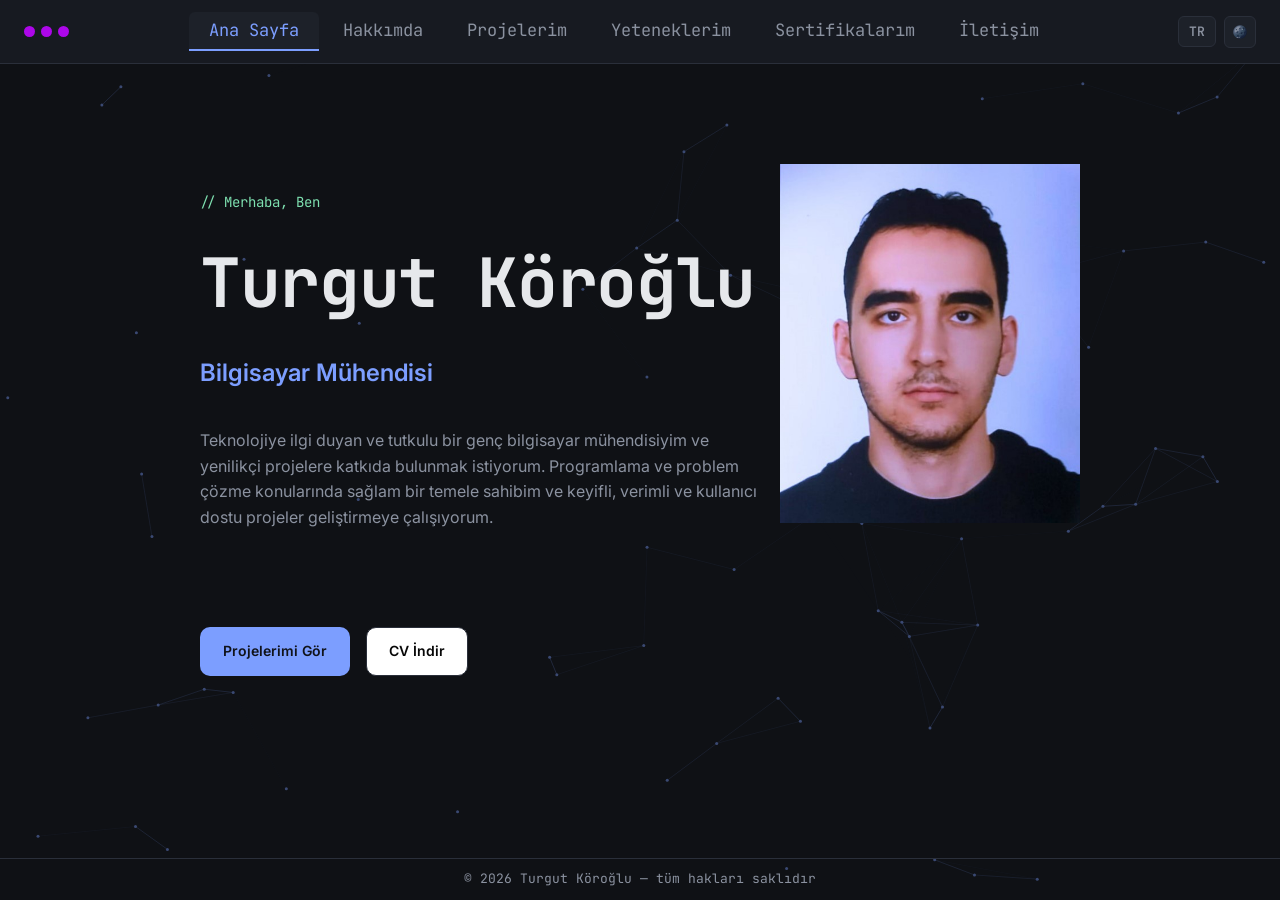
==== commit 15e73ad7: "counter" ====
--- a/pages/index.html
+++ b/pages/index.html
@@ -70,5 +70,6 @@
     <p>© <span id="year"></span> <span data-tr="Turgut Köroğlu — tüm hakları saklıdır" data-en="Turgut Köroğlu — all rights reserved"></span></p>
   </footer>
   <script src="/script.js"></script>
+  <script data-goatcounter="https://rewpto.goatcounter.com/count" async src="//gc.zgo.at/count.js"></script>
 </body>
 </html>
--- a/style.css
+++ b/style.css
@@ -691,17 +691,4 @@
   color: var(--accent);
   font-weight: 600;
 }
-.card__meta a:hover { text-decoration: underline; }
-
-.cert-card__fallback {
-  width: 100%;
-  height: 100%;
-  display: flex;
-  flex-direction: column;
-  align-items: center;
-  justify-content: center;
-  gap: 8px;
-  color: var(--text-dim);
-  font-size: 13px;
-  background: var(--surface-2);
-}+.card__meta a:hover { text-decoration: underline; }
